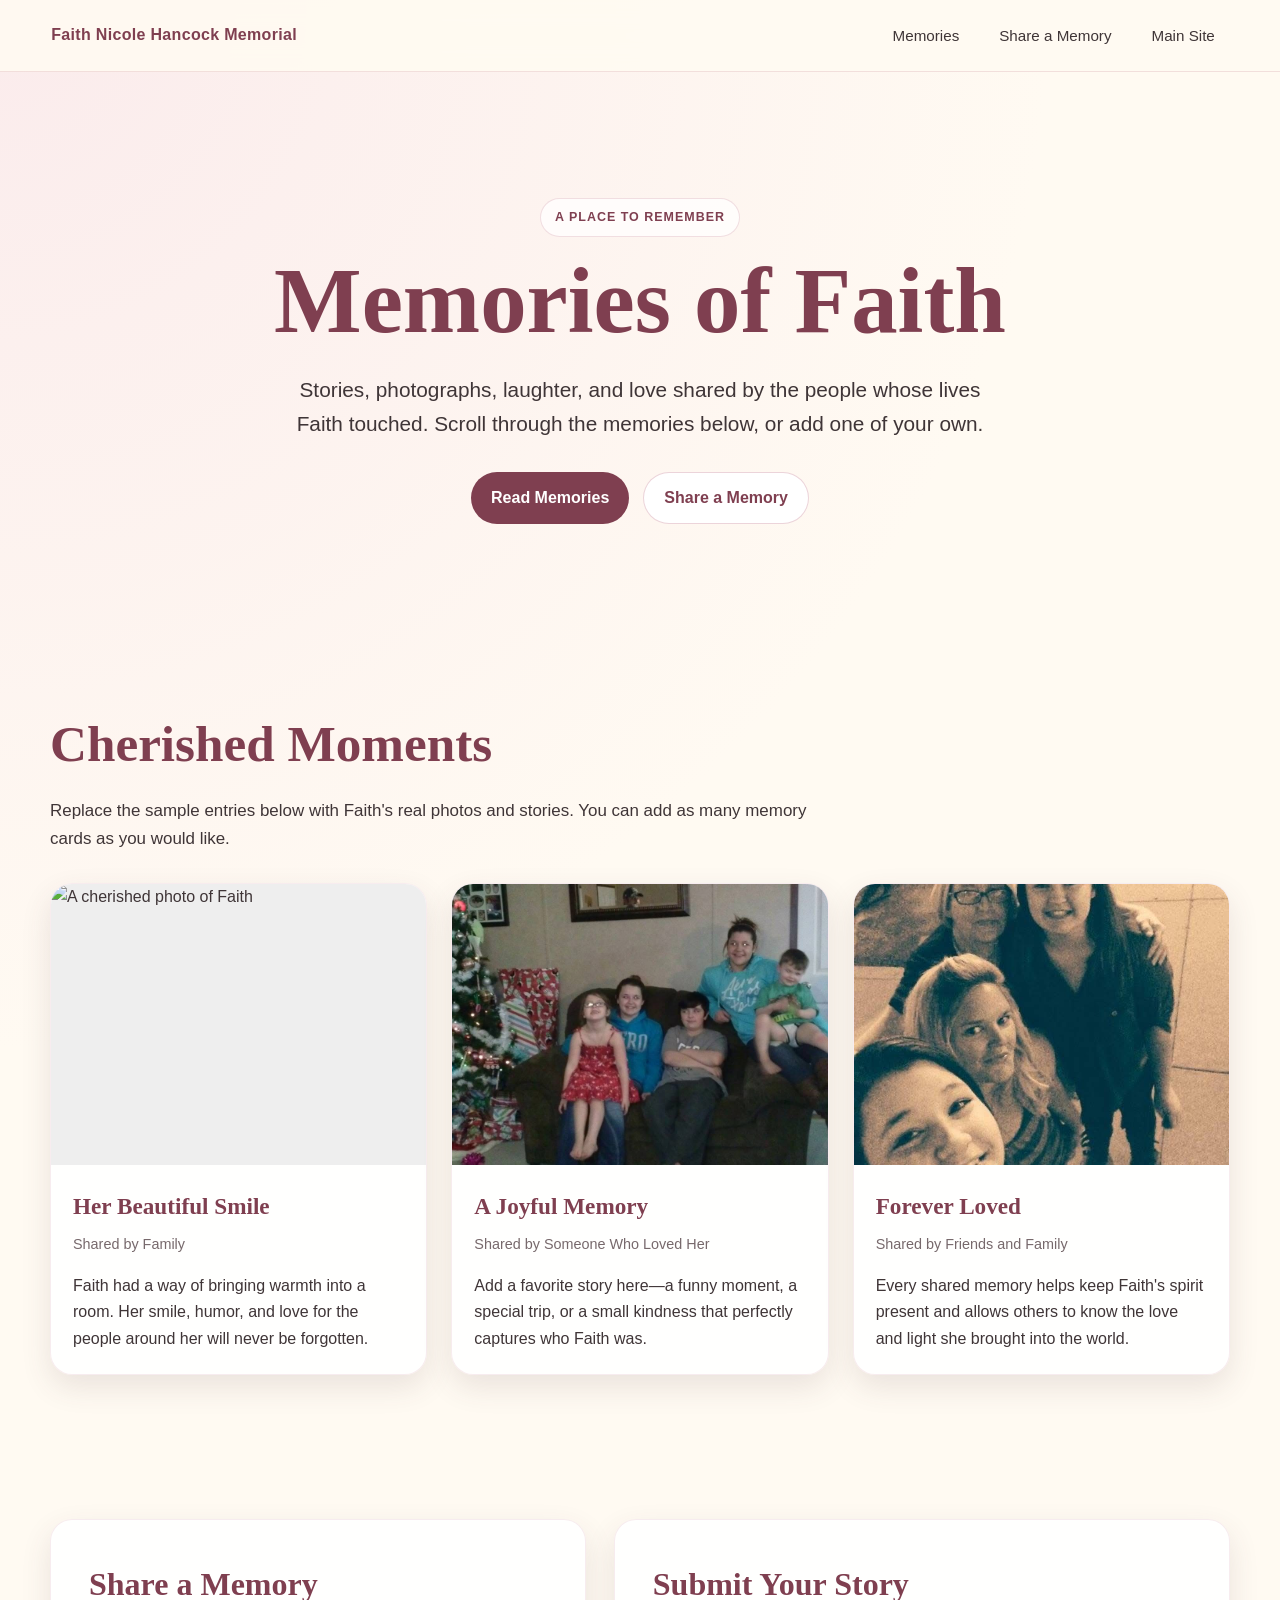
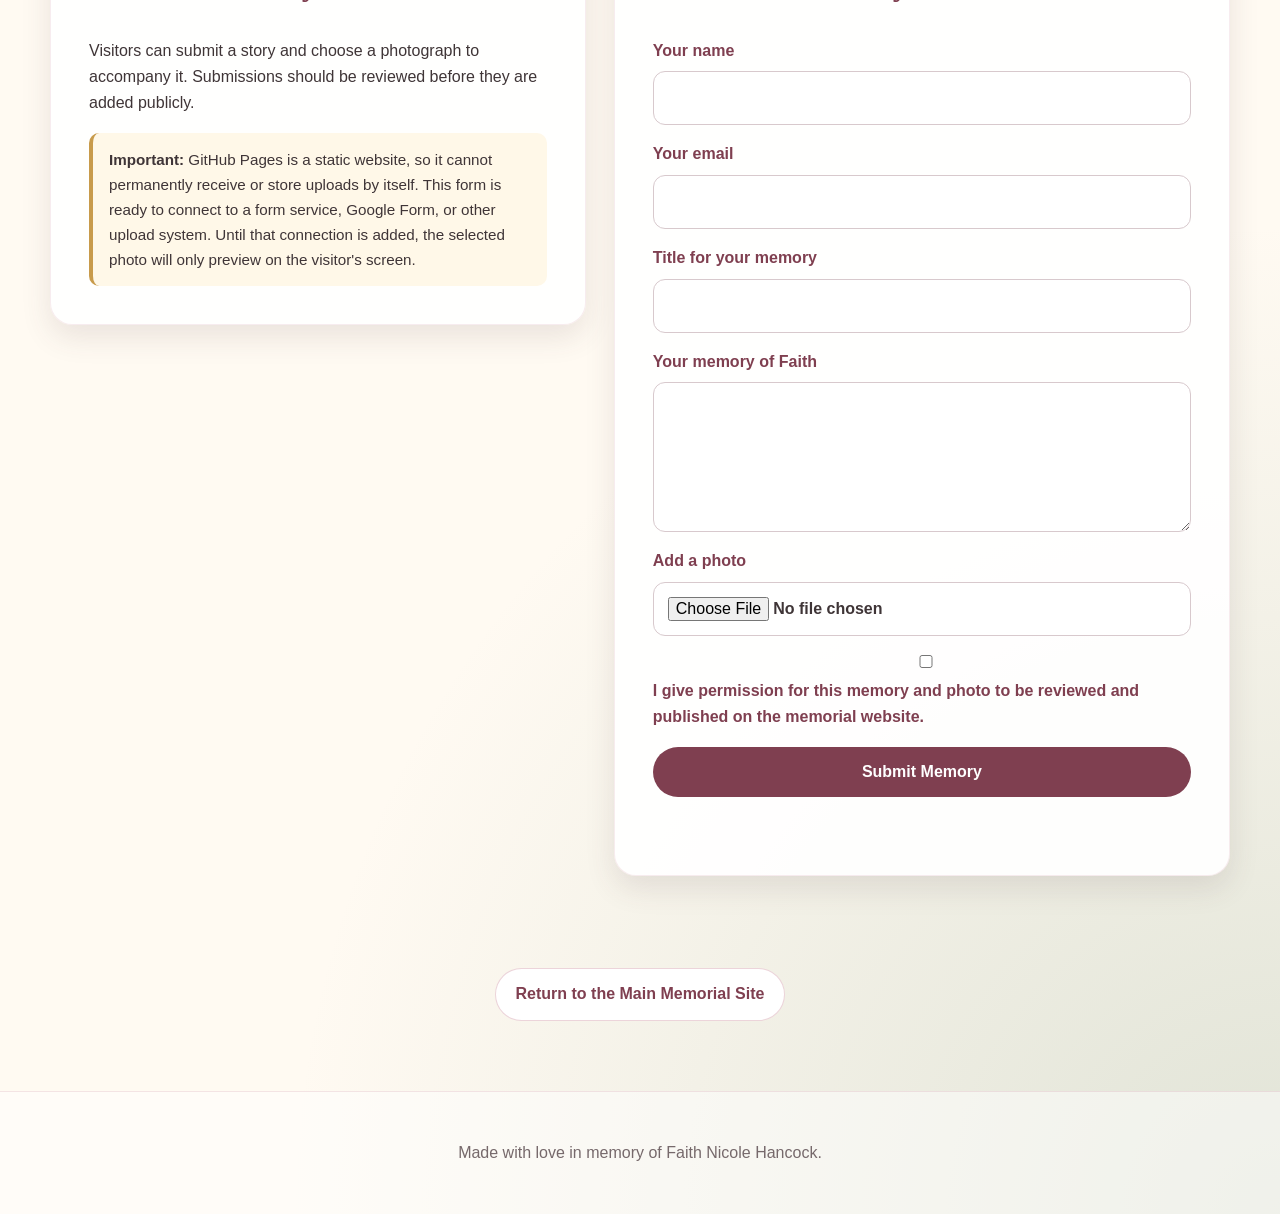
==== memories/index.html @ efa84ebb "Create index.html" ====
<!DOCTYPE html>
<html lang="en">
<head>
  <meta charset="UTF-8" />
  <meta name="viewport" content="width=device-width, initial-scale=1.0" />
  <meta name="description" content="Shared memories and photos of Faith Nicole Hancock." />
  <title>Memories of Faith | Faith Nicole Hancock Memorial</title>

  <style>
    :root {
      --cream: #fffaf2;
      --soft-pink: #f7dfe7;
      --rose: #b9657a;
      --deep-rose: #7f3f50;
      --sage: #a8b9a3;
      --gold: #c89b4b;
      --text: #3f3537;
      --white: #ffffff;
      --shadow: 0 12px 30px rgba(82, 58, 64, 0.12);
      --radius: 22px;
    }

    * {
      box-sizing: border-box;
    }

    html {
      scroll-behavior: smooth;
    }

    body {
      margin: 0;
      font-family: Arial, Helvetica, sans-serif;
      color: var(--text);
      background:
        radial-gradient(circle at top left, rgba(247, 223, 231, 0.55), transparent 34%),
        radial-gradient(circle at bottom right, rgba(168, 185, 163, 0.35), transparent 32%),
        var(--cream);
      line-height: 1.65;
    }

    a {
      color: inherit;
    }

    .site-header {
      position: sticky;
      top: 0;
      z-index: 1000;
      display: flex;
      align-items: center;
      justify-content: space-between;
      gap: 20px;
      padding: 14px clamp(18px, 4vw, 60px);
      background: rgba(255, 250, 242, 0.94);
      backdrop-filter: blur(12px);
      border-bottom: 1px solid rgba(185, 101, 122, 0.18);
    }

    .brand {
      text-decoration: none;
      font-weight: 700;
      color: var(--deep-rose);
      letter-spacing: 0.02em;
    }

    .nav {
      display: flex;
      flex-wrap: wrap;
      gap: 12px;
      align-items: center;
    }

    .nav a {
      text-decoration: none;
      padding: 9px 14px;
      border-radius: 999px;
      font-size: 0.95rem;
    }

    .nav a:hover,
    .nav a:focus {
      background: var(--soft-pink);
      outline: none;
    }

    .hero {
      min-height: 62vh;
      display: grid;
      place-items: center;
      text-align: center;
      padding: 90px 20px 70px;
    }

    .hero-inner {
      max-width: 880px;
    }

    .eyebrow {
      display: inline-block;
      margin-bottom: 16px;
      padding: 8px 14px;
      border-radius: 999px;
      background: rgba(255, 255, 255, 0.72);
      border: 1px solid rgba(185, 101, 122, 0.2);
      color: var(--deep-rose);
      font-weight: 700;
      letter-spacing: 0.08em;
      text-transform: uppercase;
      font-size: 0.78rem;
    }

    h1 {
      margin: 0;
      font-family: Georgia, "Times New Roman", serif;
      font-size: clamp(2.7rem, 8vw, 5.8rem);
      line-height: 1.04;
      color: var(--deep-rose);
    }

    .hero p {
      max-width: 720px;
      margin: 24px auto 0;
      font-size: clamp(1.05rem, 2vw, 1.3rem);
    }

    .hero-actions {
      display: flex;
      flex-wrap: wrap;
      justify-content: center;
      gap: 14px;
      margin-top: 30px;
    }

    .button {
      display: inline-flex;
      align-items: center;
      justify-content: center;
      min-height: 48px;
      padding: 12px 20px;
      border: 0;
      border-radius: 999px;
      font: inherit;
      font-weight: 700;
      text-decoration: none;
      cursor: pointer;
      transition: transform 0.2s ease, box-shadow 0.2s ease;
    }

    .button:hover,
    .button:focus {
      transform: translateY(-2px);
      box-shadow: 0 10px 24px rgba(82, 58, 64, 0.16);
      outline: none;
    }

    .button-primary {
      background: var(--deep-rose);
      color: var(--white);
    }

    .button-secondary {
      background: var(--white);
      color: var(--deep-rose);
      border: 1px solid rgba(185, 101, 122, 0.28);
    }

    main {
      width: min(1180px, calc(100% - 32px));
      margin: 0 auto;
    }

    .section {
      padding: 72px 0;
    }

    .section-heading {
      max-width: 760px;
      margin-bottom: 30px;
    }

    .section-heading h2 {
      margin: 0 0 10px;
      color: var(--deep-rose);
      font-family: Georgia, "Times New Roman", serif;
      font-size: clamp(2rem, 4vw, 3.2rem);
    }

    .section-heading p {
      margin: 0;
      font-size: 1.06rem;
    }

    .memory-grid {
      display: grid;
      grid-template-columns: repeat(auto-fit, minmax(270px, 1fr));
      gap: 24px;
    }

    .memory-card {
      overflow: hidden;
      background: rgba(255, 255, 255, 0.92);
      border-radius: var(--radius);
      box-shadow: var(--shadow);
      border: 1px solid rgba(185, 101, 122, 0.12);
    }

    .memory-card img {
      width: 100%;
      aspect-ratio: 4 / 3;
      object-fit: cover;
      display: block;
      background: #eee;
    }

    .memory-content {
      padding: 22px;
    }

    .memory-content h3 {
      margin: 0 0 8px;
      color: var(--deep-rose);
      font-family: Georgia, "Times New Roman", serif;
      font-size: 1.45rem;
    }

    .memory-meta {
      margin: 0 0 14px;
      font-size: 0.9rem;
      color: #77696c;
    }

    .memory-content p:last-child {
      margin-bottom: 0;
    }

    .submission-wrap {
      display: grid;
      grid-template-columns: 1fr 1.15fr;
      gap: 28px;
      align-items: start;
    }

    .submission-info,
    .submission-form {
      background: rgba(255, 255, 255, 0.92);
      border-radius: var(--radius);
      box-shadow: var(--shadow);
      padding: clamp(24px, 4vw, 38px);
      border: 1px solid rgba(185, 101, 122, 0.12);
    }

    .submission-info h2,
    .submission-form h2 {
      margin-top: 0;
      color: var(--deep-rose);
      font-family: Georgia, "Times New Roman", serif;
      font-size: 2rem;
    }

    .note {
      padding: 14px 16px;
      border-left: 4px solid var(--gold);
      background: #fff8e8;
      border-radius: 10px;
      font-size: 0.95rem;
    }

    form {
      display: grid;
      gap: 16px;
    }

    label {
      display: grid;
      gap: 7px;
      font-weight: 700;
      color: var(--deep-rose);
    }

    input,
    textarea {
      width: 100%;
      padding: 13px 14px;
      border: 1px solid #d8c9cd;
      border-radius: 12px;
      background: var(--white);
      font: inherit;
      color: var(--text);
    }

    input:focus,
    textarea:focus {
      outline: 3px solid rgba(185, 101, 122, 0.15);
      border-color: var(--rose);
    }

    textarea {
      min-height: 150px;
      resize: vertical;
    }

    .preview {
      display: none;
      margin-top: 6px;
      border-radius: 16px;
      max-width: 100%;
      max-height: 360px;
      object-fit: contain;
      border: 1px solid #e5dadd;
      background: #fafafa;
    }

    .form-message {
      min-height: 24px;
      font-size: 0.95rem;
    }

    .back-home {
      text-align: center;
      padding: 20px 0 70px;
    }

    footer {
      text-align: center;
      padding: 32px 18px;
      color: #76696b;
      border-top: 1px solid rgba(185, 101, 122, 0.16);
      background: rgba(255, 255, 255, 0.5);
    }

    @media (max-width: 800px) {
      .site-header {
        align-items: flex-start;
        flex-direction: column;
      }

      .submission-wrap {
        grid-template-columns: 1fr;
      }

      .hero {
        min-height: auto;
      }
    }
  </style>
</head>

<body>
  <header class="site-header">
    <a class="brand" href="../index.html">Faith Nicole Hancock Memorial</a>

    <nav class="nav" aria-label="Main navigation">
      <a href="#memories">Memories</a>
      <a href="#share">Share a Memory</a>
      <a href="../index.html">Main Site</a>
    </nav>
  </header>

  <section class="hero">
    <div class="hero-inner">
      <span class="eyebrow">A place to remember</span>
      <h1>Memories of Faith</h1>
      <p>
        Stories, photographs, laughter, and love shared by the people whose lives
        Faith touched. Scroll through the memories below, or add one of your own.
      </p>

      <div class="hero-actions">
        <a class="button button-primary" href="#memories">Read Memories</a>
        <a class="button button-secondary" href="#share">Share a Memory</a>
      </div>
    </div>
  </section>

  <main>
    <section class="section" id="memories">
      <div class="section-heading">
        <h2>Cherished Moments</h2>
        <p>
          Replace the sample entries below with Faith's real photos and stories.
          You can add as many memory cards as you would like.
        </p>
      </div>

      <div class="memory-grid">
        <article class="memory-card">
          <img src="../images/Faith1.JPG" alt="A cherished photo of Faith" />
          <div class="memory-content">
            <h3>Her Beautiful Smile</h3>
            <p class="memory-meta">Shared by Family</p>
            <p>
              Faith had a way of bringing warmth into a room. Her smile, humor,
              and love for the people around her will never be forgotten.
            </p>
          </div>
        </article>

        <article class="memory-card">
          <img src="../images/Faith2.JPG" alt="Faith sharing a happy moment" />
          <div class="memory-content">
            <h3>A Joyful Memory</h3>
            <p class="memory-meta">Shared by Someone Who Loved Her</p>
            <p>
              Add a favorite story here—a funny moment, a special trip, or a
              small kindness that perfectly captures who Faith was.
            </p>
          </div>
        </article>

        <article class="memory-card">
          <img src="../images/Faith3.JPG" alt="A special memory of Faith" />
          <div class="memory-content">
            <h3>Forever Loved</h3>
            <p class="memory-meta">Shared by Friends and Family</p>
            <p>
              Every shared memory helps keep Faith's spirit present and allows
              others to know the love and light she brought into the world.
            </p>
          </div>
        </article>
      </div>
    </section>

    <section class="section" id="share">
      <div class="submission-wrap">
        <div class="submission-info">
          <h2>Share a Memory</h2>
          <p>
            Visitors can submit a story and choose a photograph to accompany it.
            Submissions should be reviewed before they are added publicly.
          </p>

          <div class="note">
            <strong>Important:</strong> GitHub Pages is a static website, so it
            cannot permanently receive or store uploads by itself. This form is
            ready to connect to a form service, Google Form, or other upload
            system. Until that connection is added, the selected photo will only
            preview on the visitor's screen.
          </div>
        </div>

        <!--
          TO ENABLE REAL SUBMISSIONS:
          Replace YOUR_FORM_ENDPOINT below with the endpoint supplied by your
          chosen form service. Confirm that the service supports file uploads.
        -->
        <div class="submission-form">
          <h2>Submit Your Story</h2>

          <form id="memoryForm" action="YOUR_FORM_ENDPOINT" method="POST" enctype="multipart/form-data">
            <label>
              Your name
              <input type="text" name="name" autocomplete="name" required />
            </label>

            <label>
              Your email
              <input type="email" name="email" autocomplete="email" required />
            </label>

            <label>
              Title for your memory
              <input type="text" name="memory_title" maxlength="100" required />
            </label>

            <label>
              Your memory of Faith
              <textarea name="memory_text" required></textarea>
            </label>

            <label>
              Add a photo
              <input
                id="photoInput"
                type="file"
                name="photo"
                accept="image/png,image/jpeg,image/webp"
              />
            </label>

            <img id="photoPreview" class="preview" alt="Selected photo preview" />

            <label>
              <input type="checkbox" name="permission" value="yes" required />
              I give permission for this memory and photo to be reviewed and
              published on the memorial website.
            </label>

            <button class="button button-primary" type="submit">
              Submit Memory
            </button>

            <div id="formMessage" class="form-message" aria-live="polite"></div>
          </form>
        </div>
      </div>
    </section>

    <div class="back-home">
      <a class="button button-secondary" href="../index.html">
        Return to the Main Memorial Site
      </a>
    </div>
  </main>

  <footer>
    <p>
      Made with love in memory of Faith Nicole Hancock.
    </p>
  </footer>

  <script>
    const photoInput = document.getElementById("photoInput");
    const photoPreview = document.getElementById("photoPreview");
    const memoryForm = document.getElementById("memoryForm");
    const formMessage = document.getElementById("formMessage");

    photoInput.addEventListener("change", () => {
      const file = photoInput.files && photoInput.files[0];

      if (!file) {
        photoPreview.removeAttribute("src");
        photoPreview.style.display = "none";
        return;
      }

      if (!file.type.startsWith("image/")) {
        formMessage.textContent = "Please choose an image file.";
        photoInput.value = "";
        return;
      }

      if (file.size > 8 * 1024 * 1024) {
        formMessage.textContent = "Please choose an image smaller than 8 MB.";
        photoInput.value = "";
        return;
      }

      const reader = new FileReader();
      reader.onload = (event) => {
        photoPreview.src = event.target.result;
        photoPreview.style.display = "block";
        formMessage.textContent = "";
      };
      reader.readAsDataURL(file);
    });

    memoryForm.addEventListener("submit", (event) => {
      if (memoryForm.action.includes("YOUR_FORM_ENDPOINT")) {
        event.preventDefault();
        formMessage.textContent =
          "The page is ready, but a submission service still needs to be connected before memories can be sent.";
      }
    });
  </script>
</body>
</html>
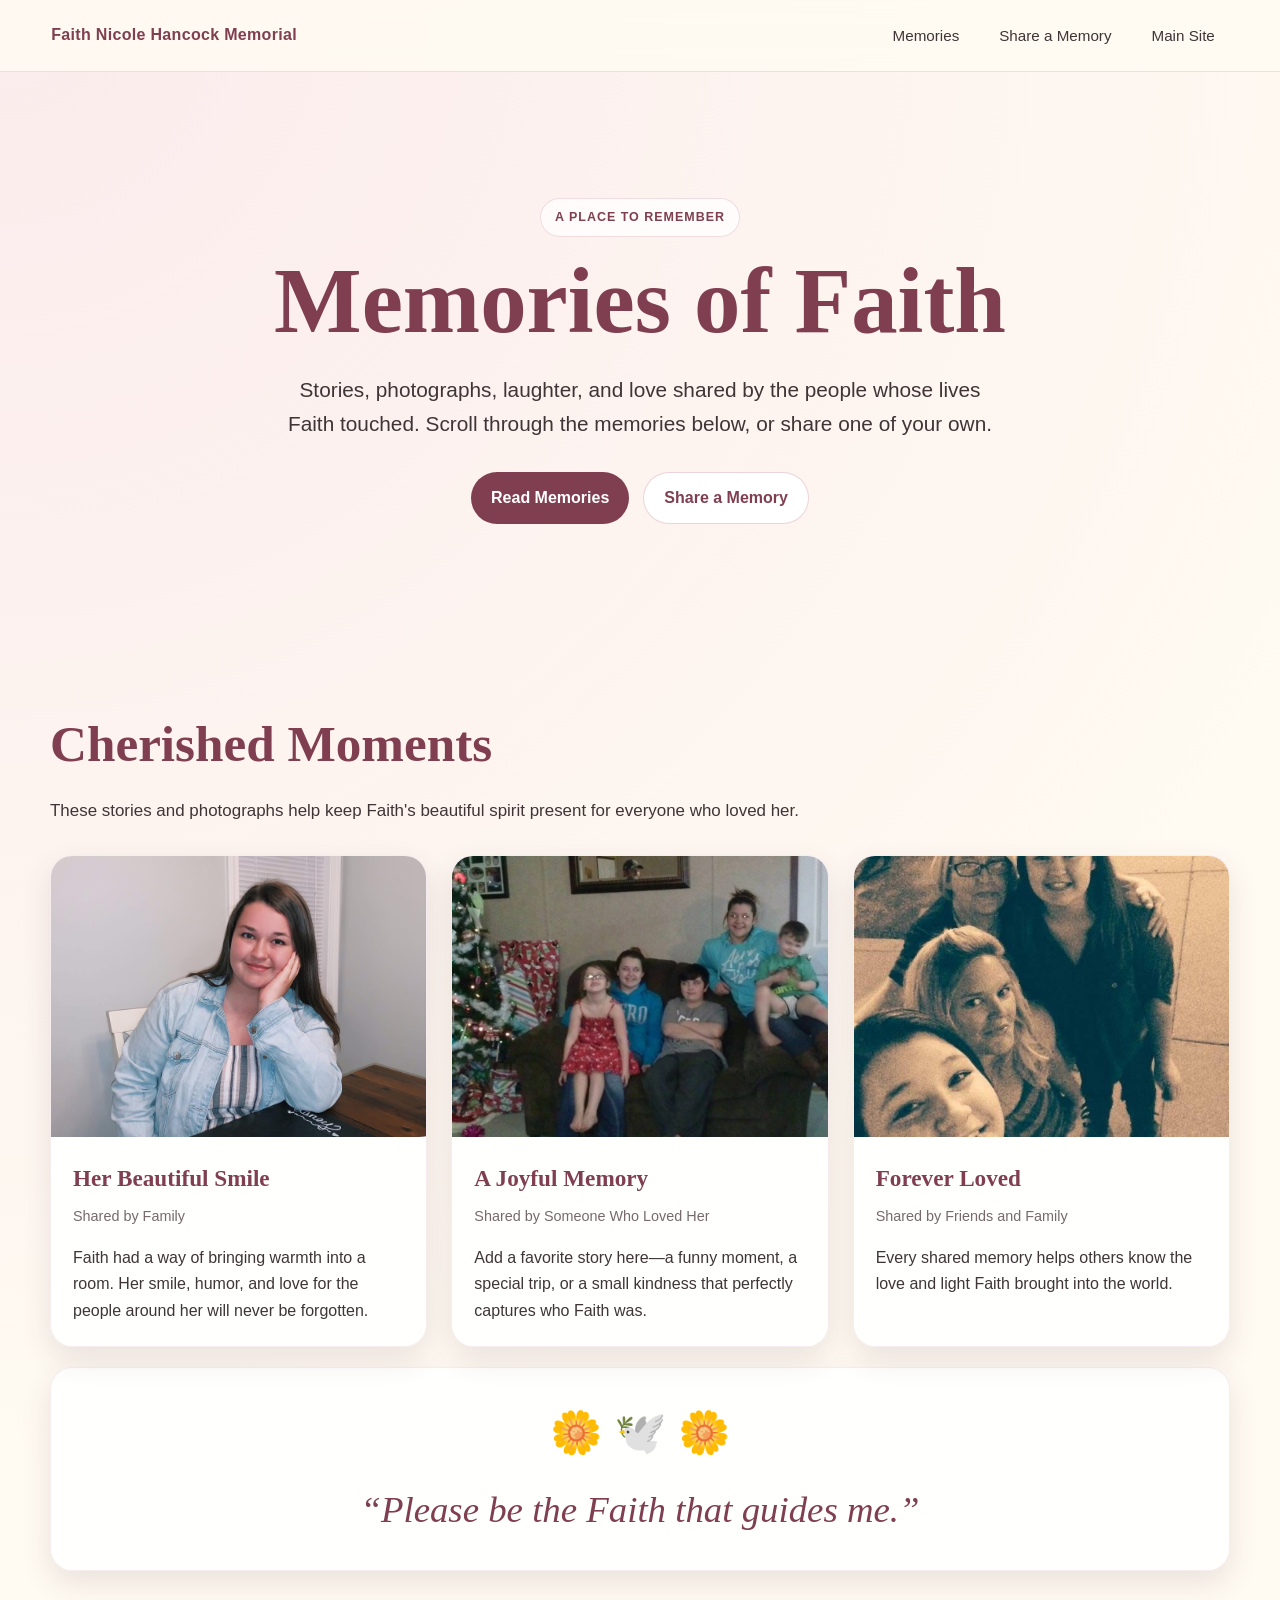
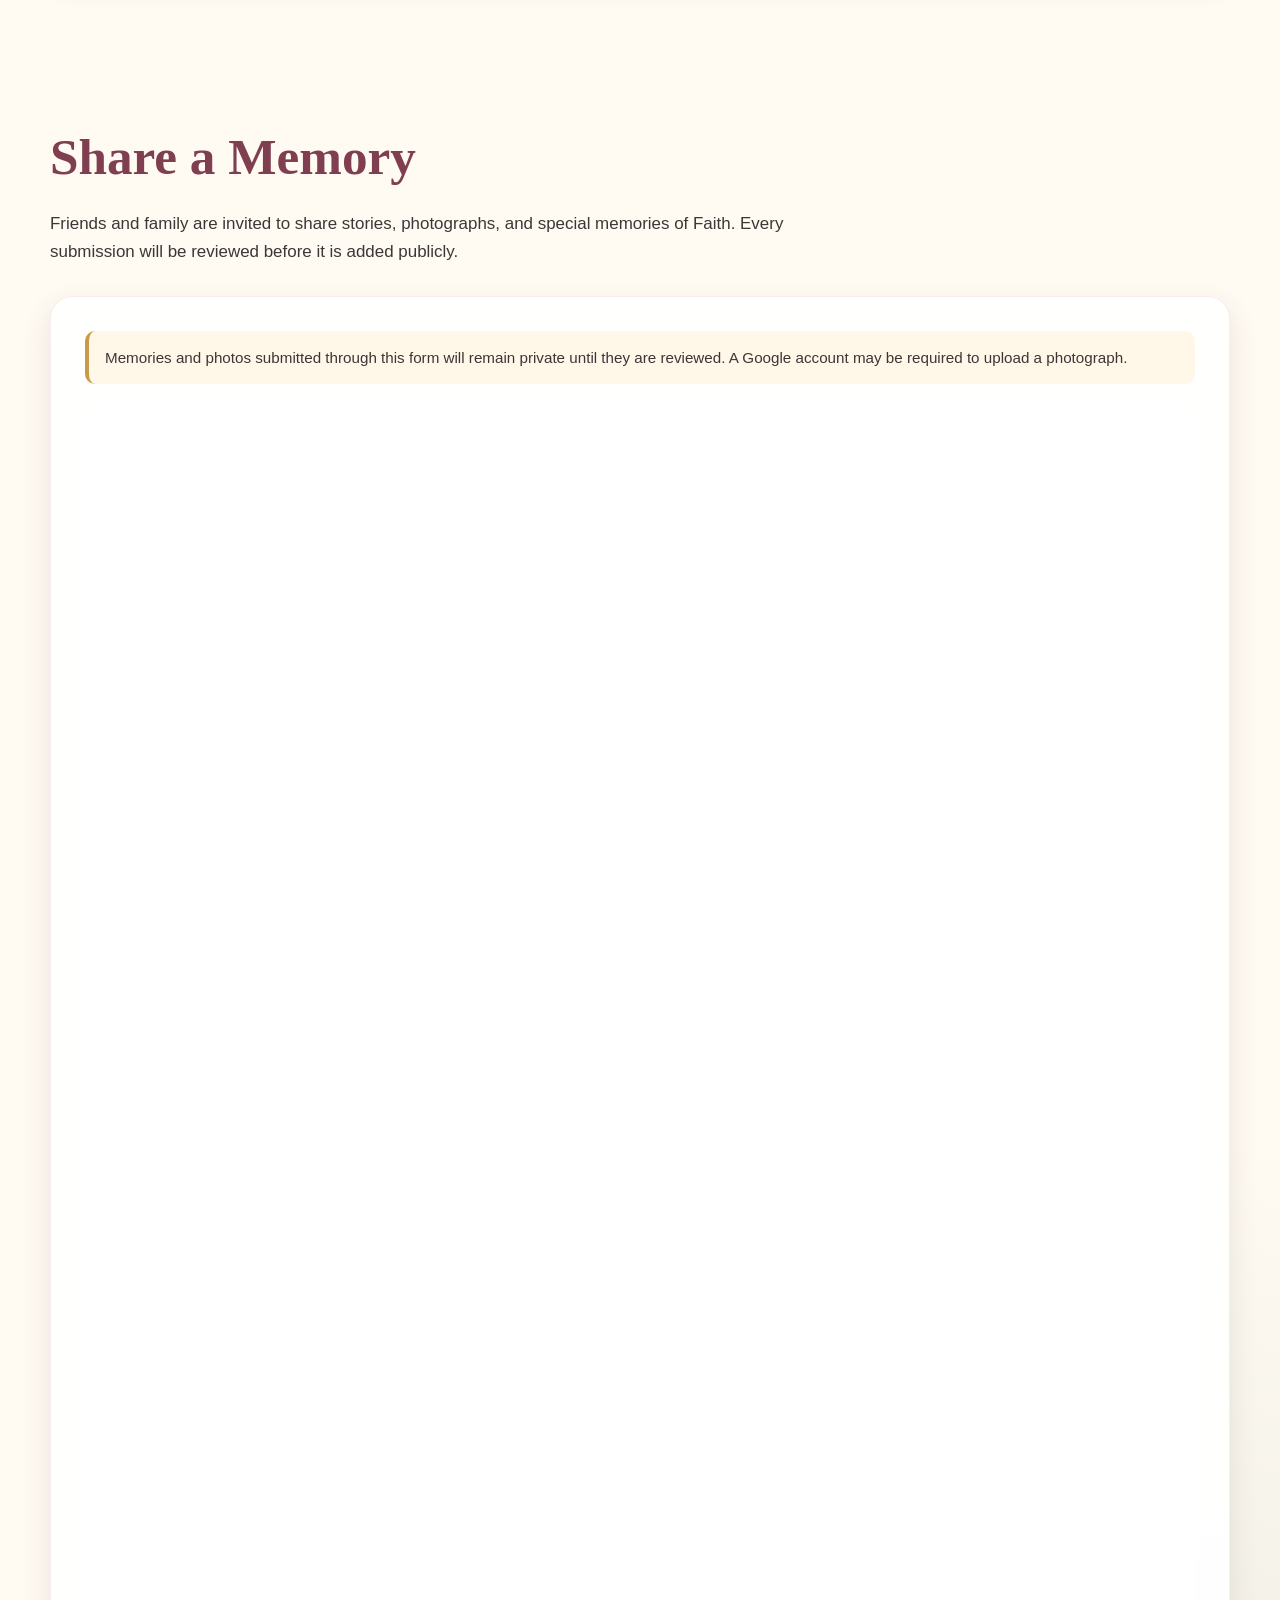
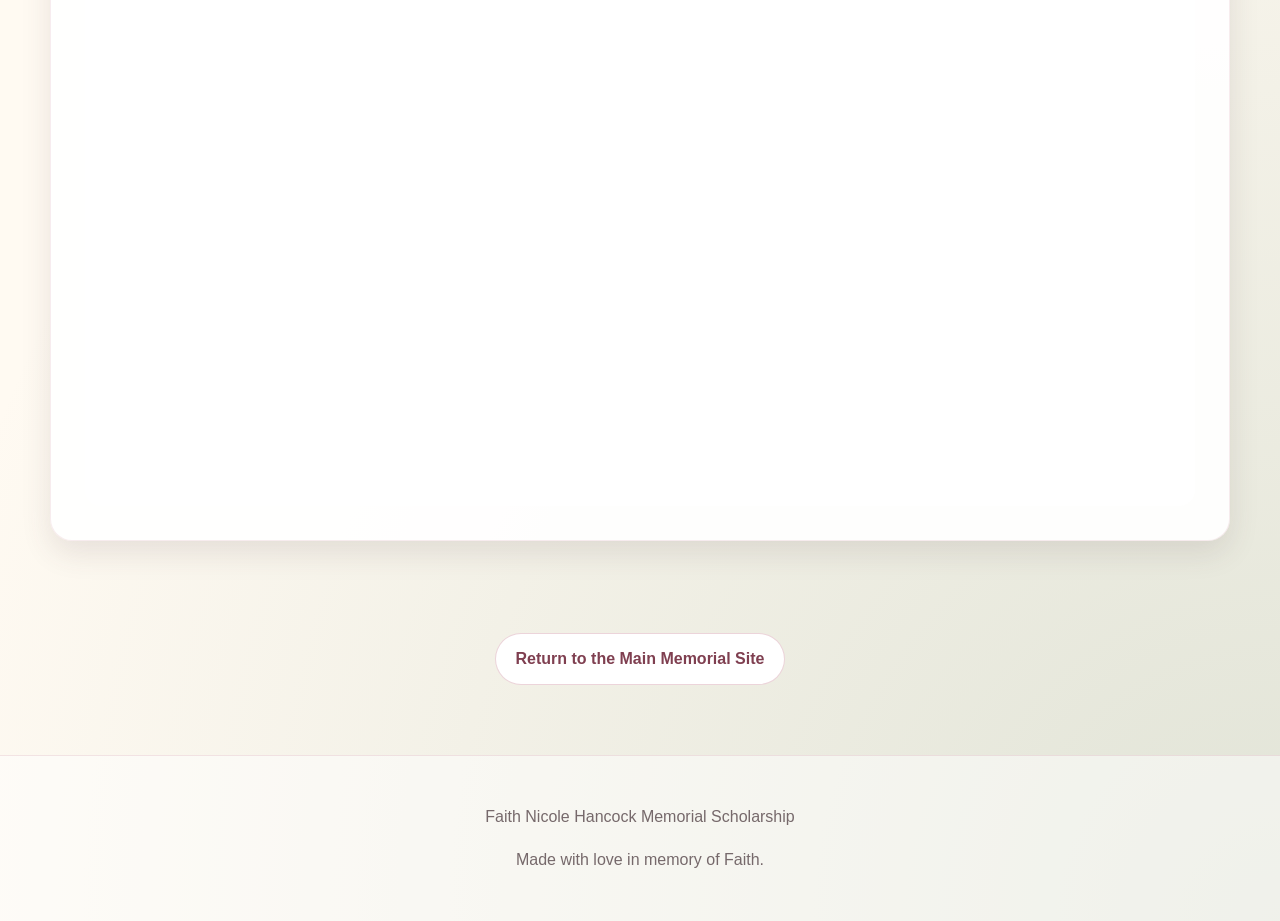
==== commit 069e57b7: "Update index.html" ====
--- a/memories/index.html
+++ b/memories/index.html
@@ -1,9 +1,9 @@
 <!DOCTYPE html>
 <html lang="en">
 <head>
-  <meta charset="UTF-8" />
-  <meta name="viewport" content="width=device-width, initial-scale=1.0" />
-  <meta name="description" content="Shared memories and photos of Faith Nicole Hancock." />
+  <meta charset="UTF-8">
+  <meta name="viewport" content="width=device-width, initial-scale=1.0">
+  <meta name="description" content="Shared memories, stories, and photos of Faith Nicole Hancock.">
   <title>Memories of Faith | Faith Nicole Hancock Memorial</title>
 
   <style>
@@ -234,31 +234,34 @@
       margin-bottom: 0;
     }
 
-    .submission-wrap {
-      display: grid;
-      grid-template-columns: 1fr 1.15fr;
-      gap: 28px;
-      align-items: start;
-    }
-
-    .submission-info,
-    .submission-form {
+    .quote-box {
+      margin: 20px 0 0;
+      padding: 30px;
+      text-align: center;
+      background: rgba(255, 255, 255, 0.9);
+      border-radius: var(--radius);
+      box-shadow: var(--shadow);
+      border: 1px solid rgba(185, 101, 122, 0.12);
+    }
+
+    .quote-box blockquote {
+      margin: 0;
+      color: var(--deep-rose);
+      font-family: Georgia, "Times New Roman", serif;
+      font-size: clamp(1.5rem, 3vw, 2.3rem);
+      font-style: italic;
+    }
+
+    .form-card {
       background: rgba(255, 255, 255, 0.92);
       border-radius: var(--radius);
       box-shadow: var(--shadow);
-      padding: clamp(24px, 4vw, 38px);
+      padding: clamp(18px, 3vw, 34px);
       border: 1px solid rgba(185, 101, 122, 0.12);
     }
 
-    .submission-info h2,
-    .submission-form h2 {
-      margin-top: 0;
-      color: var(--deep-rose);
-      font-family: Georgia, "Times New Roman", serif;
-      font-size: 2rem;
-    }
-
     .note {
+      margin-bottom: 22px;
       padding: 14px 16px;
       border-left: 4px solid var(--gold);
       background: #fff8e8;
@@ -266,54 +269,13 @@
       font-size: 0.95rem;
     }
 
-    form {
-      display: grid;
-      gap: 16px;
-    }
-
-    label {
-      display: grid;
-      gap: 7px;
-      font-weight: 700;
-      color: var(--deep-rose);
-    }
-
-    input,
-    textarea {
+    iframe {
+      display: block;
       width: 100%;
-      padding: 13px 14px;
-      border: 1px solid #d8c9cd;
-      border-radius: 12px;
-      background: var(--white);
-      font: inherit;
-      color: var(--text);
-    }
-
-    input:focus,
-    textarea:focus {
-      outline: 3px solid rgba(185, 101, 122, 0.15);
-      border-color: var(--rose);
-    }
-
-    textarea {
-      min-height: 150px;
-      resize: vertical;
-    }
-
-    .preview {
-      display: none;
-      margin-top: 6px;
+      min-height: 1700px;
+      border: 0;
       border-radius: 16px;
-      max-width: 100%;
-      max-height: 360px;
-      object-fit: contain;
-      border: 1px solid #e5dadd;
-      background: #fafafa;
-    }
-
-    .form-message {
-      min-height: 24px;
-      font-size: 0.95rem;
+      background: white;
     }
 
     .back-home {
@@ -335,12 +297,12 @@
         flex-direction: column;
       }
 
-      .submission-wrap {
-        grid-template-columns: 1fr;
-      }
-
       .hero {
         min-height: auto;
+      }
+
+      iframe {
+        min-height: 1900px;
       }
     }
   </style>
@@ -360,10 +322,13 @@
   <section class="hero">
     <div class="hero-inner">
       <span class="eyebrow">A place to remember</span>
+
       <h1>Memories of Faith</h1>
+
       <p>
-        Stories, photographs, laughter, and love shared by the people whose lives
-        Faith touched. Scroll through the memories below, or add one of your own.
+        Stories, photographs, laughter, and love shared by the people whose
+        lives Faith touched. Scroll through the memories below, or share one
+        of your own.
       </p>
 
       <div class="hero-actions">
@@ -374,33 +339,44 @@
   </section>
 
   <main>
+
     <section class="section" id="memories">
       <div class="section-heading">
         <h2>Cherished Moments</h2>
         <p>
-          Replace the sample entries below with Faith's real photos and stories.
-          You can add as many memory cards as you would like.
+          These stories and photographs help keep Faith's beautiful spirit
+          present for everyone who loved her.
         </p>
       </div>
 
       <div class="memory-grid">
+
         <article class="memory-card">
-          <img src="../images/Faith1.JPG" alt="A cherished photo of Faith" />
+          <img src="../images/Faith%201.JPG"
+               alt="A cherished photo of Faith"
+               loading="lazy">
+
           <div class="memory-content">
             <h3>Her Beautiful Smile</h3>
             <p class="memory-meta">Shared by Family</p>
+
             <p>
-              Faith had a way of bringing warmth into a room. Her smile, humor,
-              and love for the people around her will never be forgotten.
+              Faith had a way of bringing warmth into a room. Her smile,
+              humor, and love for the people around her will never be
+              forgotten.
             </p>
           </div>
         </article>
 
         <article class="memory-card">
-          <img src="../images/Faith2.JPG" alt="Faith sharing a happy moment" />
+          <img src="../images/Faith2.JPG"
+               alt="Faith sharing a happy moment"
+               loading="lazy">
+
           <div class="memory-content">
             <h3>A Joyful Memory</h3>
             <p class="memory-meta">Shared by Someone Who Loved Her</p>
+
             <p>
               Add a favorite story here—a funny moment, a special trip, or a
               small kindness that perfectly captures who Faith was.
@@ -409,150 +385,77 @@
         </article>
 
         <article class="memory-card">
-          <img src="../images/Faith3.JPG" alt="A special memory of Faith" />
+          <img src="../images/Faith3.JPG"
+               alt="A special memory of Faith"
+               loading="lazy">
+
           <div class="memory-content">
             <h3>Forever Loved</h3>
             <p class="memory-meta">Shared by Friends and Family</p>
+
             <p>
-              Every shared memory helps keep Faith's spirit present and allows
-              others to know the love and light she brought into the world.
+              Every shared memory helps others know the love and light Faith
+              brought into the world.
             </p>
           </div>
         </article>
+
+      </div>
+
+      <div class="quote-box">
+        <div style="font-size:42px; margin-bottom:12px;">🌼 🕊️ 🌼</div>
+
+        <blockquote>
+          “Please be the Faith that guides me.”
+        </blockquote>
       </div>
     </section>
 
+
     <section class="section" id="share">
-      <div class="submission-wrap">
-        <div class="submission-info">
-          <h2>Share a Memory</h2>
-          <p>
-            Visitors can submit a story and choose a photograph to accompany it.
-            Submissions should be reviewed before they are added publicly.
-          </p>
-
-          <div class="note">
-            <strong>Important:</strong> GitHub Pages is a static website, so it
-            cannot permanently receive or store uploads by itself. This form is
-            ready to connect to a form service, Google Form, or other upload
-            system. Until that connection is added, the selected photo will only
-            preview on the visitor's screen.
-          </div>
+      <div class="section-heading">
+        <h2>Share a Memory</h2>
+
+        <p>
+          Friends and family are invited to share stories, photographs, and
+          special memories of Faith. Every submission will be reviewed before
+          it is added publicly.
+        </p>
+      </div>
+
+      <div class="form-card">
+        <div class="note">
+          Memories and photos submitted through this form will remain private
+          until they are reviewed. A Google account may be required to upload
+          a photograph.
         </div>
 
-        <!--
-          TO ENABLE REAL SUBMISSIONS:
-          Replace YOUR_FORM_ENDPOINT below with the endpoint supplied by your
-          chosen form service. Confirm that the service supports file uploads.
-        -->
-        <div class="submission-form">
-          <h2>Submit Your Story</h2>
-
-          <form id="memoryForm" action="YOUR_FORM_ENDPOINT" method="POST" enctype="multipart/form-data">
-            <label>
-              Your name
-              <input type="text" name="name" autocomplete="name" required />
-            </label>
-
-            <label>
-              Your email
-              <input type="email" name="email" autocomplete="email" required />
-            </label>
-
-            <label>
-              Title for your memory
-              <input type="text" name="memory_title" maxlength="100" required />
-            </label>
-
-            <label>
-              Your memory of Faith
-              <textarea name="memory_text" required></textarea>
-            </label>
-
-            <label>
-              Add a photo
-              <input
-                id="photoInput"
-                type="file"
-                name="photo"
-                accept="image/png,image/jpeg,image/webp"
-              />
-            </label>
-
-            <img id="photoPreview" class="preview" alt="Selected photo preview" />
-
-            <label>
-              <input type="checkbox" name="permission" value="yes" required />
-              I give permission for this memory and photo to be reviewed and
-              published on the memorial website.
-            </label>
-
-            <button class="button button-primary" type="submit">
-              Submit Memory
-            </button>
-
-            <div id="formMessage" class="form-message" aria-live="polite"></div>
-          </form>
-        </div>
+        <iframe
+          src="https://docs.google.com/forms/d/e/1FAIpQLSdoODIY-z6vzgeyLo7vtlaaeZKLOOBAPlOXkwXfOVQtNG4Ziw/viewform?embedded=true"
+          title="Share a memory of Faith"
+          loading="lazy">
+          Loading…
+        </iframe>
       </div>
     </section>
+
 
     <div class="back-home">
       <a class="button button-secondary" href="../index.html">
         Return to the Main Memorial Site
       </a>
     </div>
+
   </main>
 
   <footer>
     <p>
-      Made with love in memory of Faith Nicole Hancock.
+      Faith Nicole Hancock Memorial Scholarship
+    </p>
+
+    <p>
+      Made with love in memory of Faith.
     </p>
   </footer>
-
-  <script>
-    const photoInput = document.getElementById("photoInput");
-    const photoPreview = document.getElementById("photoPreview");
-    const memoryForm = document.getElementById("memoryForm");
-    const formMessage = document.getElementById("formMessage");
-
-    photoInput.addEventListener("change", () => {
-      const file = photoInput.files && photoInput.files[0];
-
-      if (!file) {
-        photoPreview.removeAttribute("src");
-        photoPreview.style.display = "none";
-        return;
-      }
-
-      if (!file.type.startsWith("image/")) {
-        formMessage.textContent = "Please choose an image file.";
-        photoInput.value = "";
-        return;
-      }
-
-      if (file.size > 8 * 1024 * 1024) {
-        formMessage.textContent = "Please choose an image smaller than 8 MB.";
-        photoInput.value = "";
-        return;
-      }
-
-      const reader = new FileReader();
-      reader.onload = (event) => {
-        photoPreview.src = event.target.result;
-        photoPreview.style.display = "block";
-        formMessage.textContent = "";
-      };
-      reader.readAsDataURL(file);
-    });
-
-    memoryForm.addEventListener("submit", (event) => {
-      if (memoryForm.action.includes("YOUR_FORM_ENDPOINT")) {
-        event.preventDefault();
-        formMessage.textContent =
-          "The page is ready, but a submission service still needs to be connected before memories can be sent.";
-      }
-    });
-  </script>
 </body>
 </html>
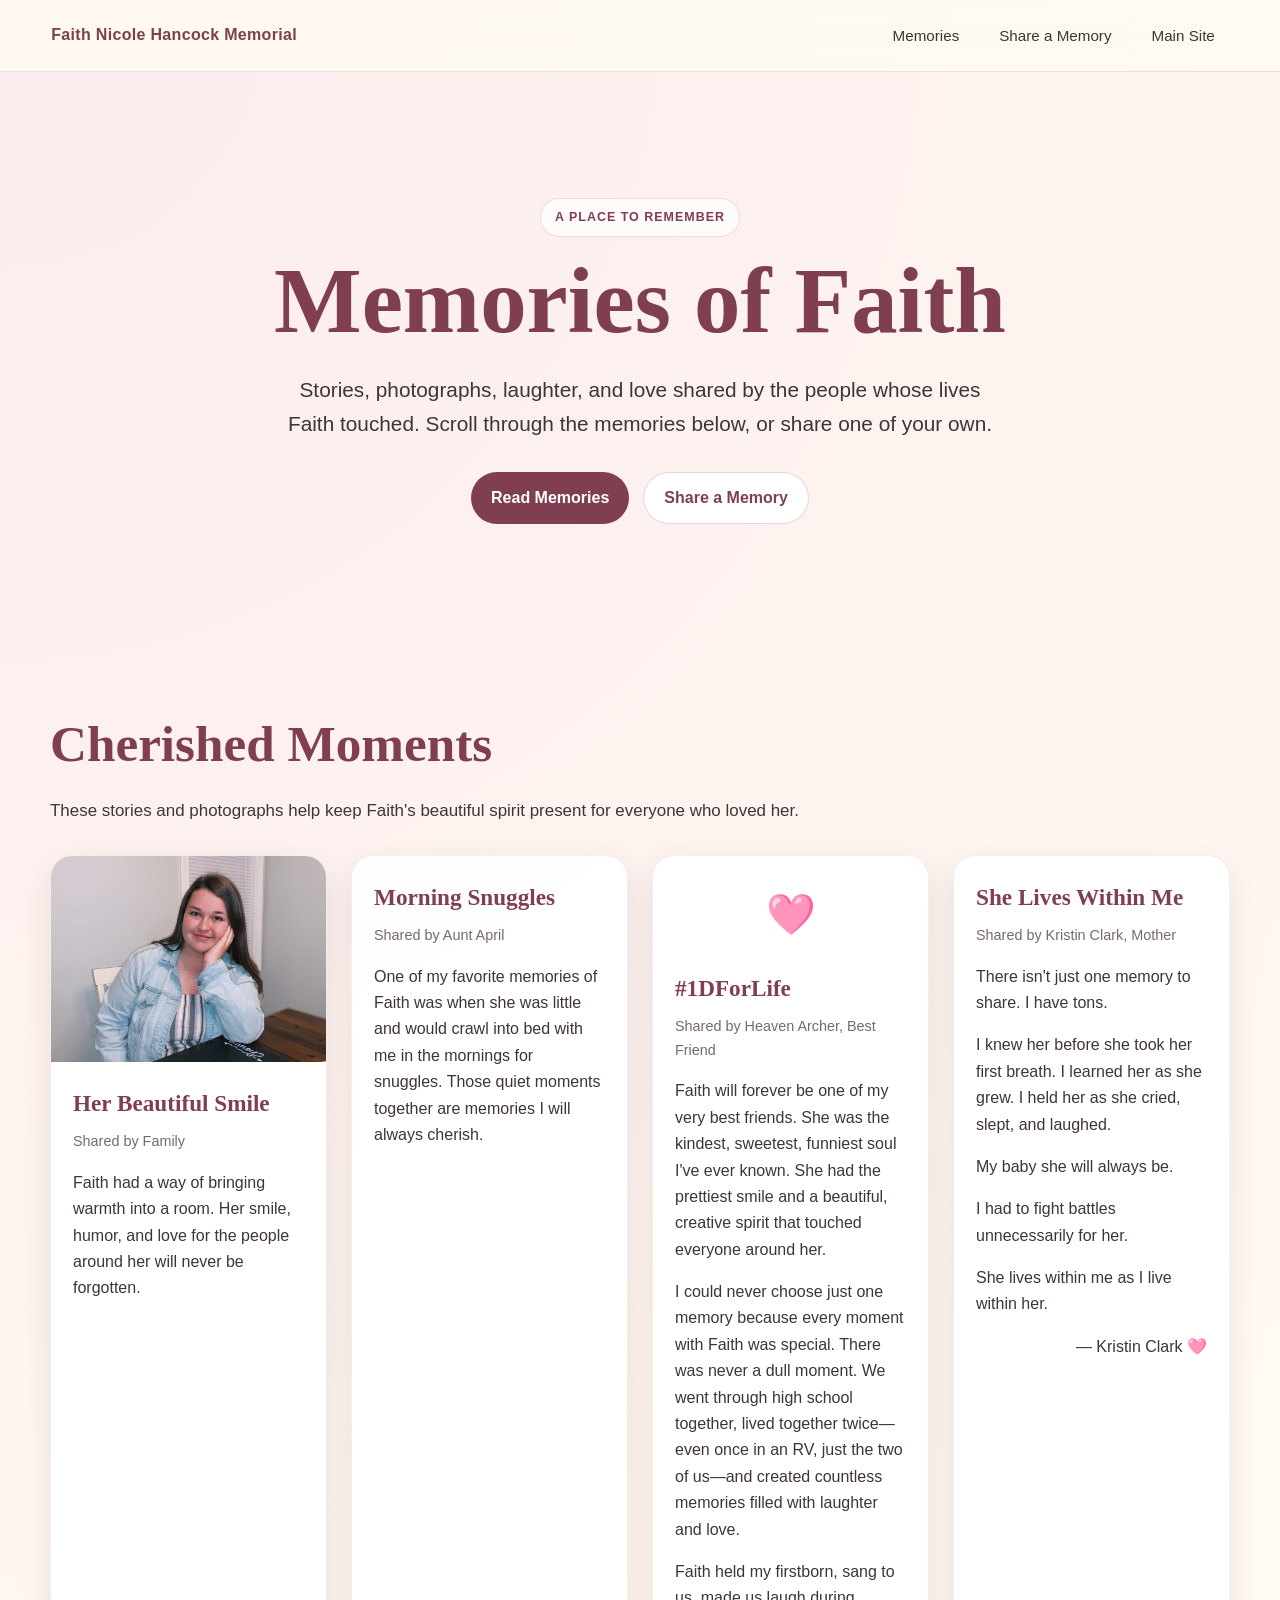
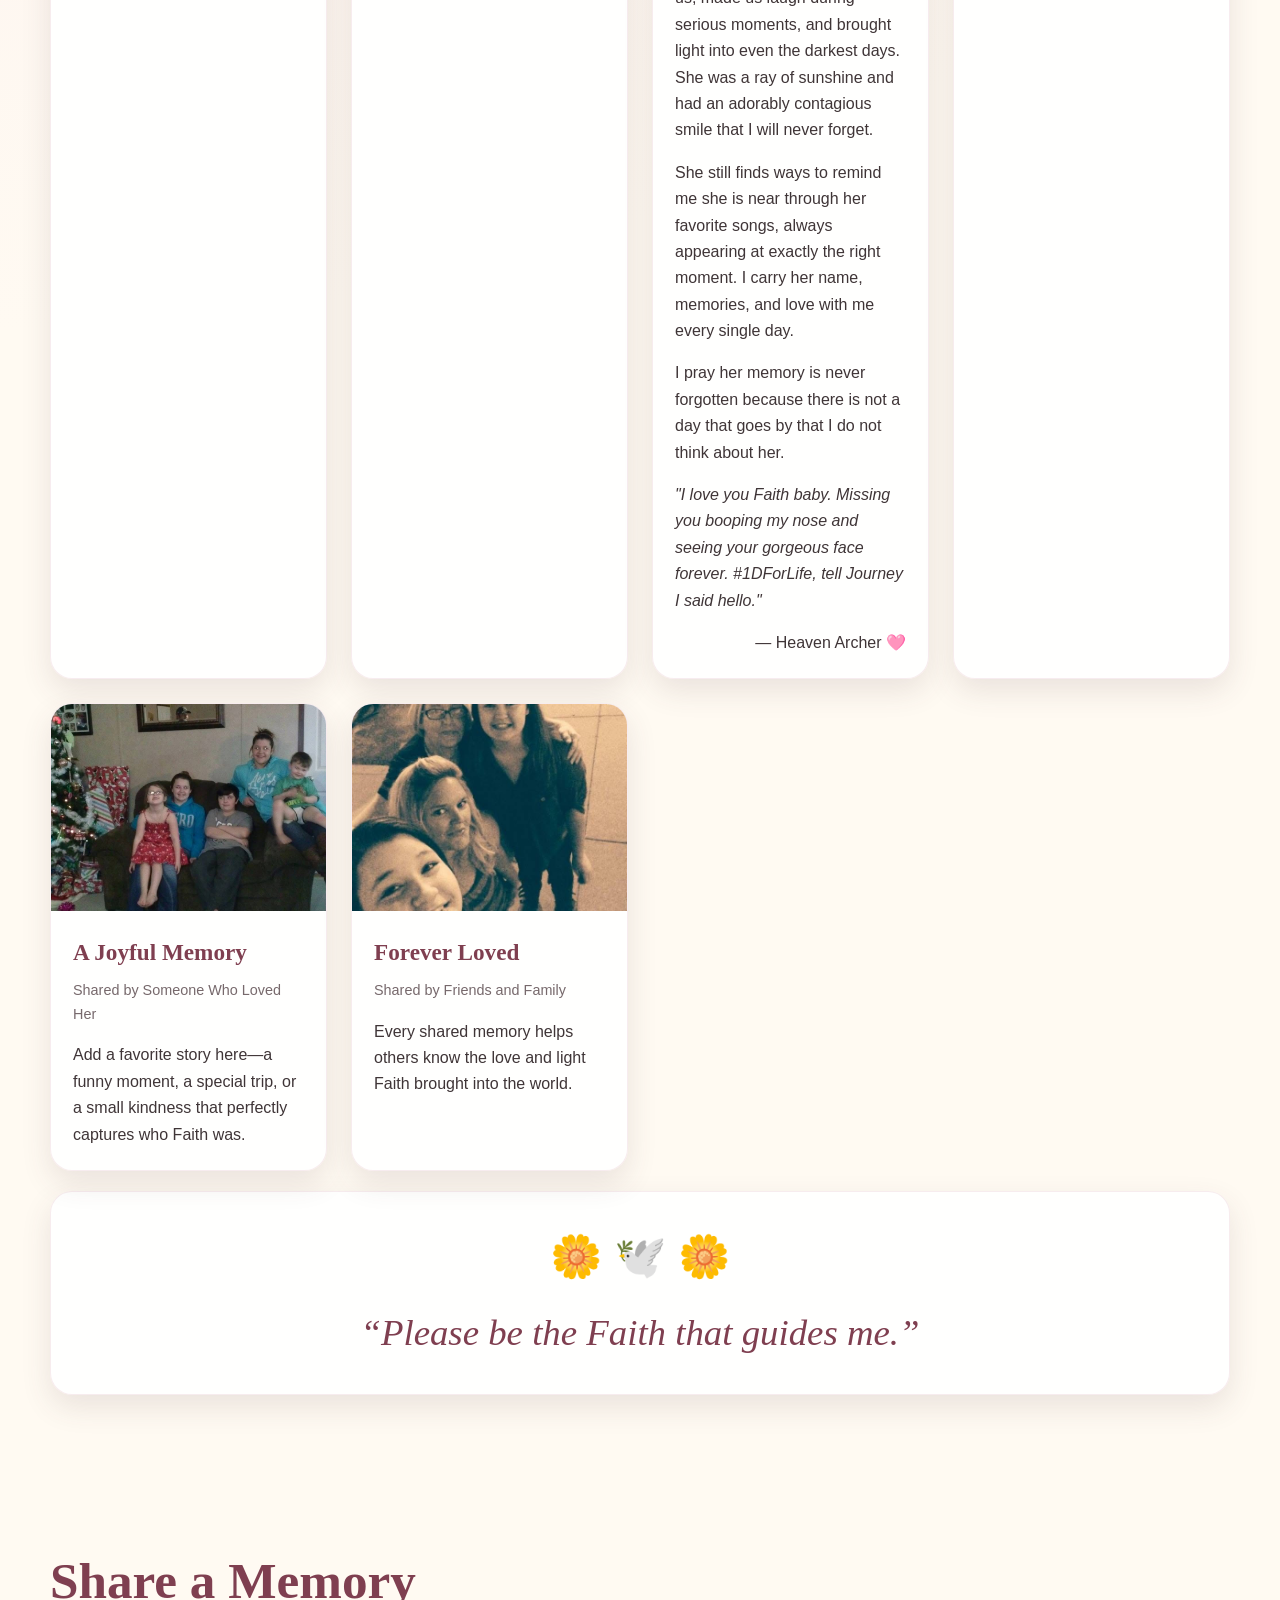
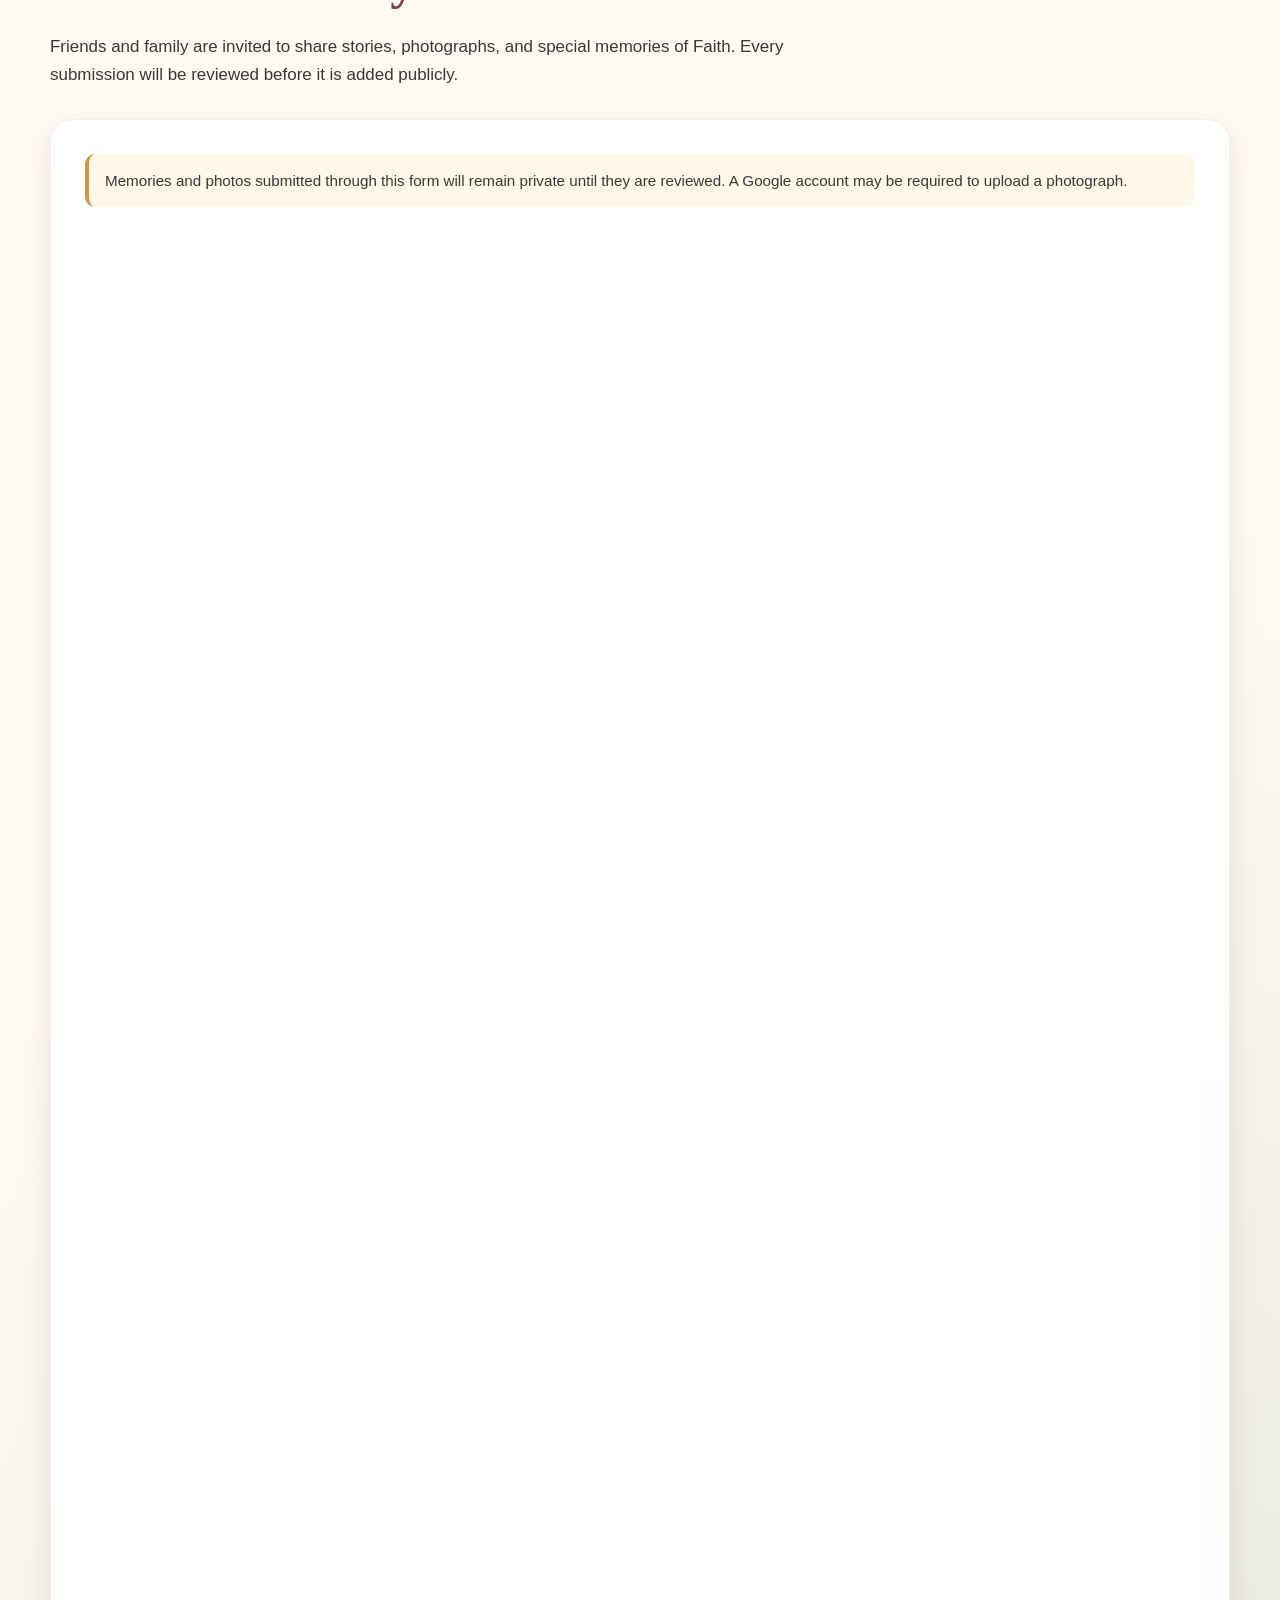
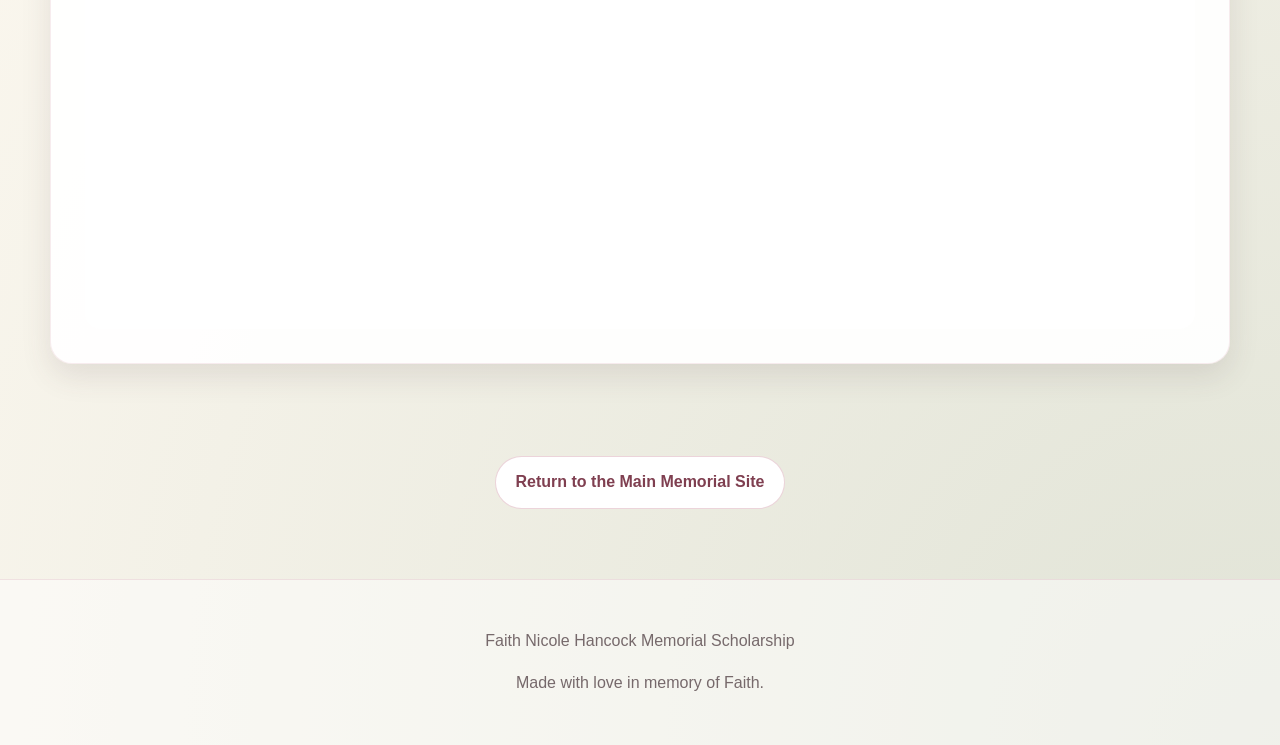
==== commit 23b78db9: "Update index.html" ====
--- a/memories/index.html
+++ b/memories/index.html
@@ -369,6 +369,127 @@
         </article>
 
         <article class="memory-card">
+
+    <div class="memory-content">
+
+        <h3>Morning Snuggles</h3>
+
+        <p class="memory-meta">
+            Shared by Aunt April
+        </p>
+
+        <p>
+            One of my favorite memories of Faith was when she was little and
+            would crawl into bed with me in the mornings for snuggles. Those
+            quiet moments together are memories I will always cherish.
+        </p>
+
+    </div>
+
+</article>
+
+        <article class="memory-card no-image">
+
+    <div style="font-size:40px;text-align:center;padding-top:25px;">
+        🩷
+    </div>
+
+    <div class="memory-content">
+
+        <h3>#1DForLife</h3>
+
+        <p class="memory-meta">
+            Shared by Heaven Archer, Best Friend
+        </p>
+
+        <p>
+            Faith will forever be one of my very best friends. She was the
+            kindest, sweetest, funniest soul I've ever known. She had the
+            prettiest smile and a beautiful, creative spirit that touched
+            everyone around her.
+        </p>
+
+        <p>
+            I could never choose just one memory because every moment with
+            Faith was special. There was never a dull moment. We went through
+            high school together, lived together twice—even once in an RV,
+            just the two of us—and created countless memories filled with
+            laughter and love.
+        </p>
+
+        <p>
+            Faith held my firstborn, sang to us, made us laugh during serious
+            moments, and brought light into even the darkest days. She was a
+            ray of sunshine and had an adorably contagious smile that I will
+            never forget.
+        </p>
+
+        <p>
+            She still finds ways to remind me she is near through her favorite
+            songs, always appearing at exactly the right moment. I carry her
+            name, memories, and love with me every single day.
+        </p>
+
+        <p>
+            I pray her memory is never forgotten because there is not a day
+            that goes by that I do not think about her.
+        </p>
+
+        <p>
+            <em>
+                "I love you Faith baby. Missing you booping my nose and seeing
+                your gorgeous face forever. #1DForLife, tell Journey I said
+                hello."
+            </em>
+        </p>
+
+        <p style="text-align:right;">
+            — Heaven Archer 🩷
+        </p>
+
+    </div>
+
+</article>
+        <article class="memory-card no-image">
+
+    <div class="memory-content">
+
+        <h3>She Lives Within Me</h3>
+
+        <p class="memory-meta">
+            Shared by Kristin Clark, Mother
+        </p>
+
+        <p>
+            There isn't just one memory to share. I have tons.
+        </p>
+
+        <p>
+            I knew her before she took her first breath. I learned her as she
+            grew. I held her as she cried, slept, and laughed.
+        </p>
+
+        <p>
+            My baby she will always be.
+        </p>
+
+        <p>
+            I had to fight battles unnecessarily for her.
+        </p>
+
+        <p>
+            She lives within me as I live within her.
+        </p>
+
+        <p style="text-align:right;">
+            — Kristin Clark 🩷
+        </p>
+
+    </div>
+
+</article>
+
+        <article class="memory-card">
           <img src="../images/Faith2.JPG"
                alt="Faith sharing a happy moment"
                loading="lazy">
